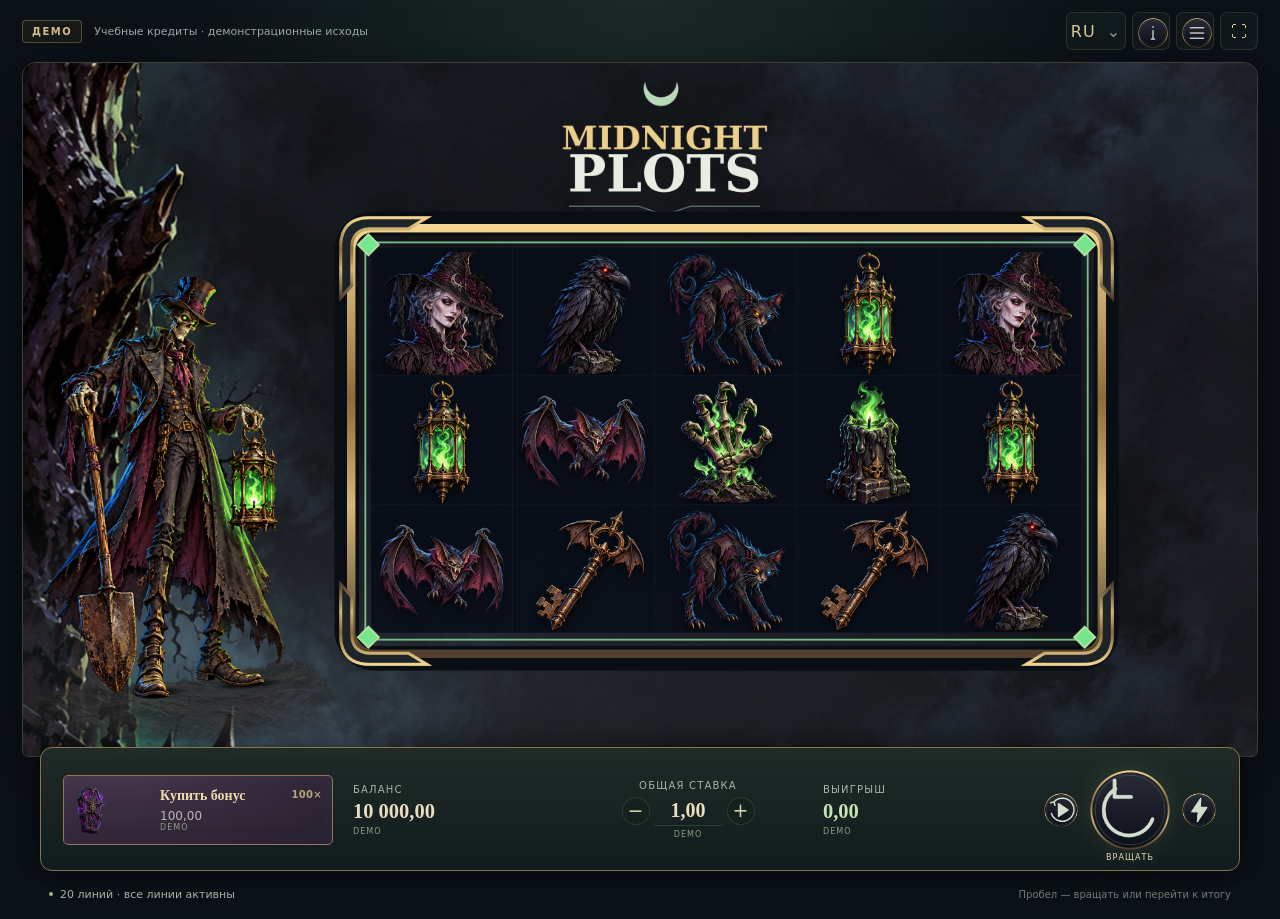
==== web/game/index.html @ 9a5e89c8 "Add localized game interface with demo session and browser verification" ====
<!doctype html>
<html lang="ru">
<head>
 <meta charset="utf-8"><meta name="viewport" content="width=device-width,initial-scale=1,viewport-fit=cover">
 <meta name="theme-color" content="#0c1216"><title>Midnight Plots — Полуночные могилы</title>
 <link rel="icon" href="../../assets/runtime/symbols/sym_W_hand.png"><link rel="stylesheet" href="./style.css">
</head>
<body class="game-page" data-state="loading">
<main class="game-shell">
 <nav class="topbar" aria-label="Midnight Plots">
  <div class="mode-label"><span class="demo-badge" data-i18n="demo">ДЕМО</span><span class="mode-caption" data-i18n="demoNote">Учебные кредиты · демонстрационные исходы</span></div>
  <div class="utilities">
   <button class="language-button" id="language-button" type="button" aria-label="Language">RU <span>⌄</span></button>
   <button class="utility-button" id="rules-button" type="button" disabled data-label="rules"><img src="../../assets/runtime/ui/icon_info.png" alt=""></button>
   <button class="utility-button" id="settings-button" type="button" data-label="settings"><img src="../../assets/runtime/ui/icon_menu.png" alt=""></button>
   <button class="utility-button fullscreen-button" id="fullscreen-button" type="button" data-label="fullscreen"><span aria-hidden="true">⛶</span></button>
  </div>
 </nav>
 <section class="stage game-stage" data-label="scene">
  <picture class="background"><source media="(orientation:portrait)" srcset="../../assets/runtime/backgrounds/bg_base_portrait.jpg"><img id="background" src="../../assets/runtime/backgrounds/bg_base_landscape.jpg" alt=""></picture>
  <div class="fog" aria-hidden="true"></div><img class="sky-bat" src="../../assets/runtime/symbols/sym_H2_bat.png" alt="" aria-hidden="true">
  <img class="logo" src="../../assets/runtime/ui/logo_midnight_plots.png" alt="Midnight Plots">
  <div class="mortimer-actor" data-pose="idle"><img class="mortimer-ground" src="../../assets/runtime/environment/ground_mortimer.png" alt="" aria-hidden="true"><span class="mortimer-contact" aria-hidden="true"></span><img class="mortimer" src="../../assets/runtime/characters/mortimer_idle.png" alt="Мортимер"></div>
  <div class="feature-counter" id="feature-counter" hidden><span data-i18n="freeSpins">Бесплатные вращения</span><strong id="feature-count">0 / 10</strong></div>
  <div class="reels-shell"><div class="reels" id="reels"></div><svg id="lines" viewBox="0 0 500 300" preserveAspectRatio="none" aria-hidden="true"></svg><img class="frame" src="../../assets/runtime/ui/reel_frame.png" alt=""></div>
  <div class="overlay" id="overlay" hidden><div class="overlay-inner"><img id="overlay-art" alt="" hidden><strong id="overlay-label"></strong><div id="overlay-value"></div><small data-i18n="skipHint">Нажмите, чтобы пропустить эффект</small></div></div>
 </section>
 <section class="game-panel" aria-label="Midnight Plots">
  <button class="bonus-button" id="buy-button" type="button" disabled><img src="../../assets/runtime/symbols/sym_S_coffin.png" alt=""><span><strong data-i18n="buyBonus">Купить бонус</strong><small><span id="bonus-cost">100,00</span> <span class="unit">DEMO</span></small></span><b>100×</b></button>
  <div class="meter balance-meter"><span data-i18n="balance">Баланс</span><strong id="balance-output">—</strong><small class="unit">DEMO</small></div>
  <div class="bet-control"><label for="bet-select" data-i18n="bet">Общая ставка</label><div class="bet-stepper"><button id="bet-minus" type="button" disabled data-label="decreaseBet">−</button><select id="bet-select" disabled data-label="chooseBet"><option>1,00</option></select><button id="bet-plus" type="button" disabled data-label="increaseBet">+</button></div><small class="unit">DEMO</small></div>
  <div class="meter win-meter"><span data-i18n="win">Выигрыш</span><strong id="win-output">0,00</strong><small class="unit">DEMO</small></div>
  <div class="spin-controls"><button class="auto-button" id="auto-button" type="button" disabled data-label="autoplay"><img src="../../assets/runtime/ui/icon_autoplay.png" alt=""><span id="auto-count" hidden></span></button><button class="spin-button" id="spin-button" type="button" disabled><img src="../../assets/runtime/ui/icon_spin.png" alt=""><span data-i18n="spin">Вращать</span></button><button class="turbo-button" id="turbo-button" type="button" aria-pressed="false" data-label="turbo"><img src="../../assets/runtime/ui/icon_turbo.png" alt=""></button></div>
 </section>
 <div class="status-row"><span class="status-dot" aria-hidden="true"></span><p id="game-status" role="status" aria-live="polite" data-i18n="loading">Подготовка игры…</p><span class="keyboard-hint" data-i18n="spaceHint">Пробел — вращать или перейти к итогу</span></div>
 <section class="error-panel" id="error-panel" hidden><div><strong data-i18n="errorTitle">Не удалось продолжить</strong><p id="error-message"></p></div><button id="retry-button" type="button" data-i18n="retry">Повторить</button></section>
</main>
<dialog id="settings-dialog" aria-labelledby="settings-title" class="game-dialog">
 <div class="dialog-top"><h1 id="settings-title" data-i18n="settings">Настройки</h1><button class="close-button" data-close type="button" data-label="close">×</button></div>
 <label class="setting-row"><span data-i18n="language">Язык</span><select id="language-select"><option value="ru">Русский</option><option value="en">English</option></select></label>
 <label class="setting-row"><span><strong data-i18n="turbo">Турбо ×3</strong><small data-i18n="turboHelp">Ускоряет анимации, не меняя результат раунда.</small></span><input type="checkbox" id="turbo-setting"></label>
 <label class="setting-row"><span><strong data-i18n="reducedMotion">Меньше движения</strong><small data-i18n="motionHelp">Убирает вращение, вспышки и длинные эффекты.</small></span><input type="checkbox" id="motion-setting"></label>
 <p class="demo-explanation" data-i18n="demoDetails"></p>
</dialog>
<dialog id="buy-dialog" aria-labelledby="buy-title" class="game-dialog buy-dialog">
 <div class="dialog-top"><h1 id="buy-title" data-i18n="bonusName">Разрытые могилы</h1><button class="close-button" data-close type="button" data-label="close">×</button></div>
 <img class="bonus-coffin" src="../../assets/runtime/symbols/sym_S_coffin.png" alt="">
 <p data-i18n="bonusDescription"></p><div class="purchase-quote"><span data-i18n="bonusCost">Стоимость</span><strong id="purchase-cost">100,00</strong><small class="unit">DEMO · 100×</small></div><p class="purchase-warning" data-i18n="buyWarning"></p>
 <div class="dialog-actions"><button data-close type="button" data-i18n="cancel" autofocus>Отмена</button><button id="confirm-buy" type="button" class="primary-button">Купить</button></div>
</dialog>
<dialog id="auto-dialog" aria-labelledby="auto-title" class="game-dialog">
 <div class="dialog-top"><h1 id="auto-title" data-i18n="autoplayTitle">Автоматические вращения</h1><button class="close-button" data-close type="button" data-label="close">×</button></div>
 <label class="setting-row"><span data-i18n="autoplayCount">Количество вращений</span><select id="auto-quantity"><option>10</option><option>25</option><option>50</option></select></label>
 <label class="setting-row"><span data-i18n="autoplayStopBonus">Остановиться при бонусе</span><input id="auto-stop-bonus" type="checkbox" checked></label><p class="demo-explanation" data-i18n="autoplayInfo"></p>
 <div class="dialog-actions"><button data-close type="button" data-i18n="cancel">Отмена</button><button class="primary-button" id="start-auto" type="button" data-i18n="startAutoplay">Начать</button></div>
</dialog>
<dialog id="rules-dialog" aria-labelledby="rules-title" class="game-dialog rules-dialog">
 <div class="dialog-top"><h1 id="rules-title" data-i18n="rules">Правила</h1><button class="close-button" data-close type="button" data-label="close">×</button></div>
 <div class="rules-tabs" role="tablist" data-label="rules"><button role="tab" id="tab-rules" aria-controls="panel-rules" aria-selected="true" data-tab="rules" data-i18n="rules">Правила</button><button role="tab" id="tab-paytable" aria-controls="panel-paytable" aria-selected="false" tabindex="-1" data-tab="paytable" data-i18n="paytable">Выплаты</button><button role="tab" id="tab-lines" aria-controls="panel-lines" aria-selected="false" tabindex="-1" data-tab="lines" data-i18n="lines">Линии</button></div>
 <section role="tabpanel" id="panel-rules" aria-labelledby="tab-rules" tabindex="0"><h2 data-i18n="baseGame">Базовая игра</h2><p data-i18n="rulesIntro"></p><p data-i18n="wildRule"></p><h2 data-i18n="freeSpins">Бесплатные вращения</h2><p data-i18n="scatterRule"></p><p data-i18n="graveRule"></p><p class="rule-example" data-i18n="graveExample"></p><p data-i18n="capRule"></p><p data-i18n="bonusRules"></p><p id="rtp-note"></p><p class="demo-explanation" data-i18n="demoDetails"></p></section>
 <section role="tabpanel" id="panel-paytable" aria-labelledby="tab-paytable" tabindex="0" hidden><p data-i18n="paytableHint"></p><div id="paytable-list" class="paytable-list"></div></section>
 <section role="tabpanel" id="panel-lines" aria-labelledby="tab-lines" tabindex="0" hidden><p data-i18n="lineHint"></p><div id="line-preview" role="img"></div><div id="line-list" class="line-list"></div></section>
</dialog>
<script type="module" src="./app.mjs"></script>
</body></html>
---- web/game/style.css ----
@import url('../animation-lab/style.css');

.game-page{--gold:#d8c28b;--muted:#9eaea5;--green:#bcdfab;background:radial-gradient(ellipse at 50% 0,#1b2926 0,#0b1117 55%);min-height:100svh;font-family:system-ui,sans-serif}
.game-page [hidden]{display:none!important}.game-shell{max-width:1500px;margin:auto;padding:0 22px 14px}.game-page button,.game-page select{font:inherit}.game-page button{touch-action:manipulation}.game-page button:focus-visible,.game-page select:focus-visible,.game-page input:focus-visible{outline:2px solid #dfcf91;outline-offset:4px}.game-page button:disabled{opacity:.36}
.topbar{height:62px;display:flex;align-items:center;justify-content:space-between;gap:16px}.mode-label{display:flex;align-items:center;gap:12px}.demo-badge{font-size:10px;font-weight:800;letter-spacing:.15em;color:var(--gold);border:1px solid #81734c99;background:#2b291f66;padding:5px 9px;border-radius:4px}.mode-caption{font-size:11px;color:var(--muted)}.utilities{display:flex;align-items:center;gap:6px}.utility-button,.language-button{height:38px;border:1px solid #7a795a44;background:#15201fa6;border-radius:7px;padding:4px;color:#dece9e}.utility-button{width:38px;display:grid;place-items:center}.utility-button img{height:32px;width:32px}.fullscreen-button{font-size:27px;line-height:1}.language-button{min-width:57px;font-weight:700;font-size:12px;letter-spacing:.06em}.language-button span{color:#9aab9e;margin-left:5px}
.game-stage{border-radius:14px 14px 6px 6px;box-shadow:0 16px 65px #0007}.game-stage .logo{top:-1%;height:29%}.game-stage .feature-counter{position:absolute;top:15.8%;left:42%;width:30%;z-index:2;text-align:center;color:var(--green);text-transform:uppercase;font-size:11px;letter-spacing:.12em;text-shadow:0 2px 8px #000}.feature-counter strong{display:block;font:700 24px Georgia,serif;color:#ecddad;margin-top:2px}.game-stage .overlay{background:#060b14a8;backdrop-filter:blur(2px)}.game-stage .overlay-inner{width:min(70%,650px);min-height:235px;border:1px solid #b5a26b;border-radius:18px;background:radial-gradient(ellipse at top,#263d2e,#0c1420 75%);box-shadow:0 0 0 6px #111720cc,0 0 0 7px #85774688,0 20px 80px #000a,0 0 70px #a0d48922;padding:40px 24px 56px;gap:20px}.game-stage .overlay-inner:before,.game-stage .overlay-inner:after{content:'◆';position:absolute;top:14px;color:#91b78c;font-size:10px}.game-stage .overlay-inner:before{left:17px}.game-stage .overlay-inner:after{right:17px}.game-stage .overlay-inner #overlay-label{position:static;width:auto;font:700 clamp(20px,3vw,42px) Georgia,serif;color:#ead5a0;line-height:1.1;text-shadow:0 2px 8px #000}.game-stage .overlay-inner #overlay-value{position:static;font-size:clamp(24px,4vw,58px);color:#c9e6b8;overflow-wrap:anywhere}.game-stage .overlay small{font-size:11px;bottom:17px;left:12px;right:12px}
.game-panel{position:relative;z-index:4;display:grid;grid-template-columns:minmax(180px,1.35fr) minmax(110px,1fr) minmax(150px,1.15fr) minmax(100px,1fr) auto;align-items:center;gap:20px;margin:-10px 18px 0;padding:18px 22px 16px;background:linear-gradient(180deg,#202b28fa,#101b1dfc);border:1px solid #84774e;border-radius:12px;box-shadow:0 -8px 24px #0004,0 8px 20px #0006;min-height:112px}.bonus-button{height:70px;display:flex;align-items:center;justify-content:space-between;gap:7px;padding:5px 10px 5px 2px;border:1px solid #947653;background:radial-gradient(ellipse at 20% 0,#46354b,#241e2c);color:#efdbab;box-shadow:inset 0 0 18px #b889b914}.bonus-button img{width:48px;height:60px;object-fit:contain}.bonus-button span{display:flex;flex-direction:column;gap:5px;text-align:left}.bonus-button strong{font:700 14px Georgia,serif}.bonus-button small{font-size:12px;color:#bfb5b3}.bonus-button b{align-self:flex-start;margin-top:8px;font-size:10px;letter-spacing:.03em;color:#b7a47d}.game-page .bonus-button:hover:enabled{background:radial-gradient(ellipse at 20% 0,#59445c,#302535)}.meter{display:flex;flex-direction:column;gap:4px;min-width:0}.meter>span,.bet-control>label{font-size:10px;text-transform:uppercase;letter-spacing:.12em;color:#a9b5a8}.meter strong{font:700 clamp(17px,1.6vw,26px) Georgia,serif;color:#e8dfc1;font-variant-numeric:tabular-nums;overflow-wrap:anywhere;line-height:1.2}.win-meter strong{color:#c8e6b4}.unit{font-size:8px!important;letter-spacing:.13em;color:#8f9b87;line-height:1.2}.bet-control{display:flex;flex-direction:column;align-items:center;gap:4px}.bet-stepper{display:flex;align-items:center;justify-content:center;gap:3px;width:100%}.bet-stepper button{border:1px solid #53644966;border-radius:50%;width:28px;height:28px;min-width:28px;padding:0;background:#14211c;font-size:19px;line-height:1;color:#d8d3af}.bet-stepper select{min-width:0;max-width:100px;appearance:none;border:0;border-bottom:1px solid #b4b58f33;background:transparent;color:#eadfbc;padding:4px 8px;font:700 20px Georgia,serif;text-align:center;cursor:pointer;font-variant-numeric:tabular-nums}.game-page select option{background:#15221e;color:#e3e5d5}.spin-controls{display:flex;align-items:center;gap:7px}.spin-button{border:0;position:relative;background:transparent!important;width:88px;height:88px;padding:0;border-radius:50%;display:flex;align-items:center;justify-content:center;flex-direction:column;filter:drop-shadow(0 0 13px #b5c77e22)}.spin-button img{width:86px;height:86px;transition:transform .15s}.spin-button>span{position:absolute;bottom:-8px;white-space:nowrap;color:#dfd9b6;font-size:8px;text-transform:uppercase;letter-spacing:.14em}.spin-button:hover:enabled img{transform:rotate(12deg)}.game-page[data-state=playing] .spin-button img{filter:sepia(.4) saturate(.8);opacity:.7}.game-page[data-state=playing] .spin-button:after{content:'»';position:absolute;left:0;right:0;top:13px;text-align:center;font-size:42px;color:#f4e6ba;text-shadow:0 2px 10px #000}.auto-button,.turbo-button{padding:0;width:36px;height:36px;background:transparent;border:0;border-radius:50%;position:relative}.auto-button img,.turbo-button img{width:100%;height:100%}.turbo-button[aria-pressed=true],.auto-button[aria-pressed=true]{box-shadow:0 0 0 2px #c1dba2,0 0 14px #abd98a44}.auto-button #auto-count{position:absolute;top:-9px;right:-3px;min-width:18px;min-height:18px;display:grid;place-items:center;border-radius:20px;background:#e3d39d;color:#15221c;font-size:10px;font-weight:bold;padding:0 3px}
.status-row{display:flex;align-items:center;gap:7px;margin:12px 27px 0;min-height:22px;color:#aab6aa}.status-dot{height:4px;width:4px;border-radius:50%;background:#9bbe7e;flex-shrink:0}.status-row p{font-size:11px;margin:0;line-height:1.4}.keyboard-hint{margin-left:auto;font-size:10px;color:#6f8176}.error-panel{margin:14px 18px 0;border:1px solid #aa8067;border-radius:10px;background:#2c231f;display:flex;align-items:center;justify-content:space-between;gap:16px;padding:16px 20px}.error-panel strong{font:700 17px Georgia,serif;color:#f0d3ae}.error-panel p{font-size:12px;color:#dcc6b5;margin:6px 0 0}.error-panel button{white-space:nowrap;background:#40382c;border-color:#8b795a}
.game-dialog{width:min(92vw,520px);max-height:85svh;border:1px solid #8b805a;border-radius:16px;padding:24px;background:radial-gradient(ellipse at 0 0,#26372c,#111c22 70%);color:#e2e5d7;box-shadow:0 0 0 5px #0d151a99,0 35px 100px #000b;overscroll-behavior:contain}.game-dialog::backdrop{background:#050b12c9;backdrop-filter:blur(5px)}.dialog-top{display:flex;justify-content:space-between;align-items:center;gap:20px;margin-bottom:16px}.dialog-top h1{font:700 27px Georgia,serif;color:#ead8ac;margin:0;line-height:1.2}.close-button{border:1px solid #6b785455;border-radius:50%;height:33px;width:33px;min-width:33px;padding:0;background:#15221e;color:#d5c8a2;font-size:24px}.setting-row{display:flex;align-items:center;justify-content:space-between;gap:24px;min-height:70px;border-bottom:1px solid #b7b88d1c;padding:12px 0}.setting-row>span{font-size:14px}.setting-row strong{display:block;font-weight:500}.setting-row small{display:block;font-size:11px;line-height:1.5;color:#a6b2a4;max-width:290px;margin-top:5px}.setting-row select{max-width:140px;padding:7px 12px;background:#16251f;border-color:#6f7c56;color:#e3dec4;border-radius:5px}.setting-row input[type=checkbox]{appearance:none;width:40px;height:23px;min-width:40px;border:1px solid #6d7958;border-radius:20px;background:#0c1718;position:relative;cursor:pointer}.setting-row input[type=checkbox]:before{content:'';position:absolute;width:15px;height:15px;top:3px;left:3px;border-radius:50%;background:#a6af9b;transition:transform .15s}.setting-row input[type=checkbox]:checked{background:#344d31}.setting-row input[type=checkbox]:checked:before{transform:translateX(17px);background:#d8e5ae}.demo-explanation{font-size:11px;color:#9eafa5;line-height:1.7;border-top:1px solid #84937433;padding-top:15px;margin-top:20px}.dialog-actions{display:flex;justify-content:flex-end;flex-wrap:wrap;gap:10px;margin-top:23px}.dialog-actions button{font-size:13px;padding:11px 18px;border-radius:7px;border-color:#617154;background:#192820}.dialog-actions .primary-button{background:linear-gradient(#82995e,#4a663b);color:#f4efd8;border-color:#c0c590;font-weight:700}.buy-dialog{text-align:center}.buy-dialog .dialog-top{text-align:left}.bonus-coffin{width:100px;height:125px;object-fit:contain;margin:-8px auto 0;filter:drop-shadow(0 0 20px #a879cb44)}.buy-dialog>p{font-size:13px;color:#bbc7b4;line-height:1.7;max-width:390px;margin:8px auto 16px}.purchase-quote{display:flex;flex-direction:column;align-items:center;gap:7px;padding:18px;border-top:1px solid #a69a6733;border-bottom:1px solid #a69a6733}.purchase-quote>span{font-size:10px;letter-spacing:.12em;text-transform:uppercase;color:#acb5a2}.purchase-quote strong{font:700 37px Georgia,serif;color:#ead5a2;overflow-wrap:anywhere}.buy-dialog .purchase-warning{font-size:11px;color:#abb7a5}.buy-dialog .dialog-actions{justify-content:center}
.rules-dialog{width:min(94vw,780px)}.rules-tabs{display:flex;gap:8px;border-bottom:1px solid #84947744;margin-bottom:19px;padding-bottom:10px;position:sticky;top:-24px;background:#152226;z-index:2}.rules-tabs button{flex:1;border:0;border-bottom:2px solid transparent;background:transparent;color:#abb7a7;font-size:13px;border-radius:0;padding:10px 7px}.rules-tabs button[aria-selected=true]{color:#ead6a4;border-color:#c9c78e}.rules-dialog h2{font:700 20px Georgia,serif;color:#d6dbad;margin:20px 0 12px}.rules-dialog p{font-size:13px;line-height:1.8;color:#bdcbbd}.rules-dialog .rule-example{border-left:2px solid #a1b67c;background:#afc7840b;padding:12px 16px;color:#d9dfc1}.paytable-list{display:grid;grid-template-columns:repeat(2,minmax(0,1fr));gap:12px}.pay-card{border:1px solid #74876544;border-radius:9px;background:#09141a6b;padding:12px;display:grid;grid-template-columns:70px 1fr;gap:10px;align-items:center}.pay-card img{height:80px;width:70px;object-fit:contain}.pay-card h3{font:700 14px Georgia,serif;color:#d5d6b6;margin:0 0 9px}.pay-values{display:flex;gap:12px;flex-wrap:wrap;font-size:12px;font-variant-numeric:tabular-nums}.pay-values span{display:flex;flex-direction:column;gap:3px}.pay-values small{color:#899b8c;font-size:10px}.scatter-card{grid-column:1/-1}.line-list{display:grid;grid-template-columns:repeat(5,minmax(0,1fr));gap:8px}.line-button{border:1px solid #6b805955;background:#101e20;border-radius:8px;padding:8px 4px;color:#b9c4ad}.line-button[aria-pressed=true]{border-color:#c7ce88;background:#2a392a}.line-button svg{display:block;width:100%;height:auto}.line-button span{font-size:9px}.line-svg{width:100%;max-width:360px;display:block;margin:10px auto 18px}.line-svg .dot{fill:#46594a}.line-svg polyline{stroke:#d7d8a0;stroke-width:2.5;fill:none;stroke-linejoin:round;stroke-linecap:round}.line-button svg .dot{fill:#405440}.line-button svg polyline{stroke:#afc397}
@media(orientation:portrait){.game-shell{max-width:650px;padding:0 10px 14px}.topbar{height:55px;gap:6px}.mode-caption{display:none}.utilities{gap:4px}.game-stage{aspect-ratio:9/14}.game-stage .logo{top:0;height:28%}.game-stage .reels-shell{top:29%}.game-stage .mortimer-actor{left:5%;bottom:9%;width:24%}.game-stage .feature-counter{top:24.5%;left:20%;width:60%;font-size:9px}.feature-counter strong{font-size:18px;margin-top:0}.game-panel{grid-template-columns:minmax(0,1fr) minmax(0,1fr) minmax(0,1fr);gap:12px 8px;margin:-8px 4px 0;padding:12px 12px 14px;min-height:160px}.balance-meter{grid-column:1;grid-row:1}.bet-control{grid-column:2;grid-row:1}.win-meter{grid-column:3;grid-row:1;text-align:right}.meter>span,.bet-control>label{font-size:8px;letter-spacing:.08em}.meter strong{font-size:18px}.meter .unit{font-size:7px!important}.bet-stepper{gap:0}.bet-stepper select{font-size:18px;padding:3px 2px;max-width:67px}.bet-stepper button{width:23px;height:23px;min-width:23px;font-size:17px}.bonus-button{grid-column:1;grid-row:2;height:58px;padding:2px 6px 2px 0;gap:0}.bonus-button img{width:30px;height:45px}.bonus-button strong{font-size:11px}.bonus-button small{font-size:9px}.bonus-button b{display:none}.bonus-button .unit{display:none}.spin-controls{grid-column:2/4;grid-row:2;justify-self:end;gap:11px}.spin-button{width:66px;height:66px}.spin-button img{width:66px;height:66px}.spin-button>span{bottom:-7px;font-size:7px}.auto-button,.turbo-button{width:31px;height:31px}.game-page[data-state=playing] .spin-button:after{font-size:33px;top:9px}.status-row{margin:10px 12px 0}.status-row p{font-size:10px}.keyboard-hint{display:none}.error-panel{margin:10px 4px;padding:12px;align-items:flex-start}.error-panel button{padding:9px;font-size:12px}.game-stage .overlay-inner{width:85%;min-height:180px;padding:28px 12px 45px}.game-stage .overlay-inner #overlay-label{font-size:24px}.game-stage .overlay-inner #overlay-value{font-size:27px}.game-stage .overlay small{font-size:9px}.game-dialog{padding:20px}.dialog-top h1{font-size:24px}.rules-tabs{top:-20px}.paytable-list{grid-template-columns:1fr}.line-list{grid-template-columns:repeat(4,minmax(0,1fr))}}
@media(orientation:landscape) and (max-width:1000px){.game-shell{padding:0 10px 12px}.topbar{height:44px}.utility-button,.language-button{height:32px}.utility-button{width:32px}.utility-button img{width:28px;height:28px}.mode-caption{font-size:9px}.game-panel{grid-template-columns:1.2fr 1fr 1.2fr 1fr auto;gap:10px;padding:10px 12px;margin:-6px 8px 0;min-height:91px}.bonus-button{height:55px;padding-right:5px}.bonus-button img{width:32px;height:48px}.bonus-button strong{font-size:11px}.bonus-button small{font-size:9px}.bonus-button b{display:none}.meter strong{font-size:17px}.meter>span,.bet-control>label{font-size:8px}.spin-button,.spin-button img{height:66px;width:66px}.auto-button,.turbo-button{width:29px;height:29px}.spin-controls{gap:5px}.bet-stepper select{font-size:18px;max-width:72px;padding:4px}.bet-stepper button{width:24px;height:24px;min-width:24px}.game-page[data-state=playing] .spin-button:after{top:9px;font-size:33px}.status-row{margin:10px 17px}.keyboard-hint{display:none}}
@media(orientation:portrait){.game-stage .mortimer-actor{bottom:4%;width:27%}}
@media(max-width:360px){.game-shell{padding-left:6px;padding-right:6px}.game-panel{padding-left:8px;padding-right:8px;column-gap:5px}.meter strong{font-size:16px}.bet-stepper select{font-size:16px;max-width:58px}.bet-stepper button{width:20px;height:20px;min-width:20px}.bonus-button strong{font-size:10px}.bonus-button img{width:25px}.spin-controls{gap:8px}.game-dialog{width:94vw;padding:17px}}
@media(prefers-reduced-motion:reduce){.game-page *{scroll-behavior:auto!important}.spin-button img,.setting-row input:before{transition:none}}
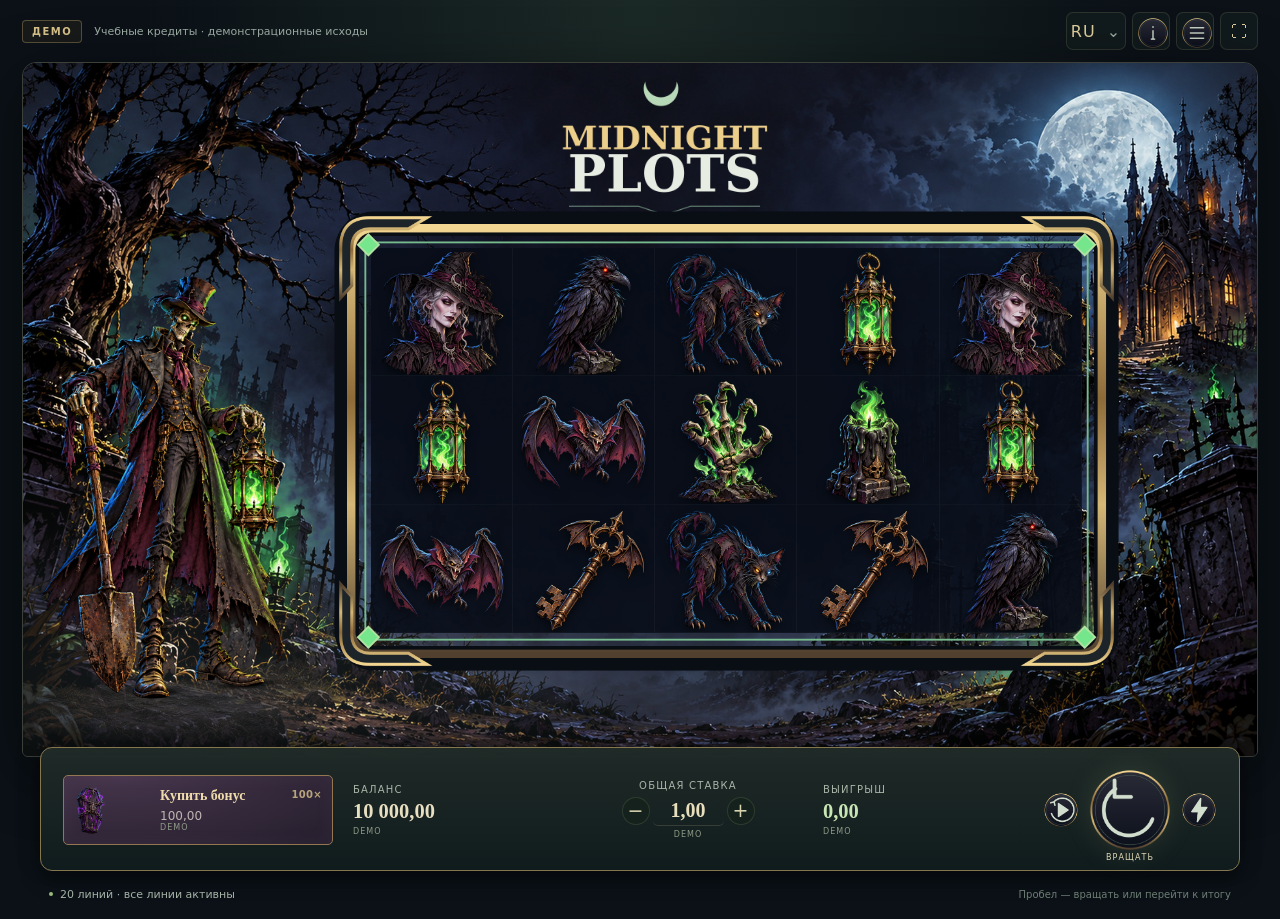
==== commit 12c9e815: "Polish reel stops and sequential payline win presentation" ====
--- a/web/game/index.html
+++ b/web/game/index.html
@@ -3,7 +3,7 @@
 <head>
  <meta charset="utf-8"><meta name="viewport" content="width=device-width,initial-scale=1,viewport-fit=cover">
  <meta name="theme-color" content="#0c1216"><title>Midnight Plots — Полуночные могилы</title>
- <link rel="icon" href="../../assets/runtime/symbols/sym_W_hand.png"><link rel="stylesheet" href="./style.css">
+ <link rel="icon" href="../../assets/runtime/symbols/sym_W_hand.png"><link rel="stylesheet" href="./style.css"><link rel="stylesheet" href="../shared/reel-motion.css">
 </head>
 <body class="game-page" data-state="loading">
 <main class="game-shell">
--- a/web/shared/reel-motion.css
+++ b/web/shared/reel-motion.css
@@ -0,0 +1,17 @@
+/* The loop repeats five padded symbols; the landing strip uses the real stop. */
+.reel>.blur-strip{inset:auto;left:0;right:0;top:0;height:500%;grid-template-rows:repeat(15,minmax(0,1fr))}
+.reel.spinning>.cell>.symbol{visibility:hidden}
+.landing-strip{position:absolute;left:0;right:0;top:-33.333333%;height:166.666667%;display:grid;grid-template-rows:repeat(5,minmax(0,1fr));z-index:3;pointer-events:none;background:#0a1220;will-change:transform}
+.landing-strip img{width:94%;height:94%;min-height:0;object-fit:contain;justify-self:center;align-self:center;filter:drop-shadow(0 4px 5px #0008)}
+.stage.presenting-wins .cell:not(.win)>.symbol{opacity:.36;filter:saturate(.55)}
+.stage.presenting-wins .cell.win{background:#9fc97815;box-shadow:inset 0 0 0 1px #c6e29d44,inset 0 0 20px #bddb8740}
+.stage #lines polyline{stroke:#e9d694;stroke-width:2.5;stroke-linecap:round;stroke-linejoin:round;filter:drop-shadow(0 0 4px #b5db8e)}
+.win-readout{position:absolute;left:5%;right:5%;top:100%;z-index:7;display:flex;align-items:center;justify-content:center;gap:14px;min-height:38px;padding:6px 12px;border:1px solid #87936355;border-radius:0 0 10px 10px;background:linear-gradient(180deg,#17241ef5,#0d181bf5);color:#ded9b6;box-shadow:0 5px 15px #0005;pointer-events:none}
+.win-readout[hidden]{display:none}
+.win-readout-label{font:500 clamp(10px,1vw,14px) system-ui,sans-serif}
+.win-readout-value{font:700 clamp(18px,1.8vw,26px) Georgia,serif;font-variant-numeric:tabular-nums;color:#d7edb4;white-space:nowrap}
+.win-readout-detail{font:500 10px system-ui,sans-serif;color:#95aa8f;white-space:nowrap}
+.stage:has(.hud) .win-readout{min-height:26px;padding:3px 9px;gap:10px}
+.stage:has(.hud) .win-readout-value{font-size:16px}
+@media(orientation:portrait){.win-readout{gap:9px;min-height:32px;padding:5px 8px}.win-readout-label{font-size:10px}.win-readout-value{font-size:18px}.win-readout-detail{font-size:9px}}
+@media(max-width:360px){.win-readout{gap:6px;padding-left:5px;padding-right:5px}.win-readout-label,.win-readout-detail{font-size:8px}.win-readout-value{font-size:16px}}
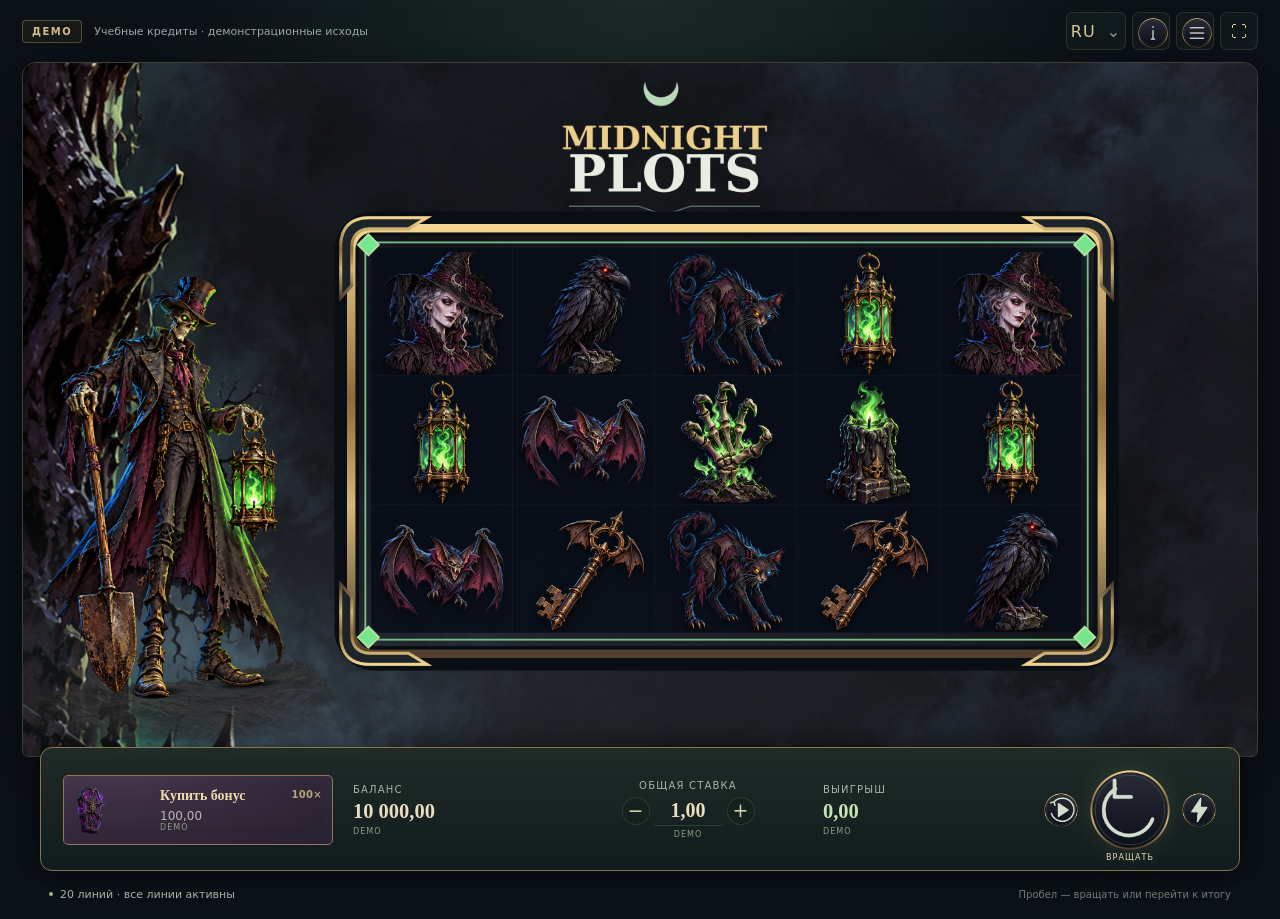
==== commit 3451431d: "Bring bonus graves, win explanations and Mortimer reactions to life" ====
--- a/web/game/index.html
+++ b/web/game/index.html
@@ -3,7 +3,7 @@
 <head>
  <meta charset="utf-8"><meta name="viewport" content="width=device-width,initial-scale=1,viewport-fit=cover">
  <meta name="theme-color" content="#0c1216"><title>Midnight Plots — Полуночные могилы</title>
- <link rel="icon" href="../../assets/runtime/symbols/sym_W_hand.png"><link rel="stylesheet" href="./style.css"><link rel="stylesheet" href="../shared/reel-motion.css">
+ <link rel="icon" href="../../assets/runtime/symbols/sym_W_hand.png"><link rel="stylesheet" href="./style.css"><link rel="stylesheet" href="../shared/reel-motion.css"><link rel="stylesheet" href="../shared/bonus-presentation.css">
 </head>
 <body class="game-page" data-state="loading">
 <main class="game-shell">
--- a/web/shared/bonus-presentation.css
+++ b/web/shared/bonus-presentation.css
@@ -0,0 +1,37 @@
+.scene-transition{z-index:-2!important;pointer-events:none}
+.bonus-overlay-kicker[hidden],.bonus-overlay-emblem[hidden],.bonus-overlay-detail[hidden],.grave-cap-note[hidden]{display:none}
+.mortimer-actor .mortimer-echo{position:absolute;inset:0;width:100%;height:100%;object-fit:contain;object-position:center bottom;z-index:3;pointer-events:none;transform-origin:50% 100%}
+.mortimer-actor:after{content:'';position:absolute;left:5%;top:10%;width:70%;height:55%;background:radial-gradient(ellipse,#87b76d33,transparent 68%);opacity:0;z-index:3;pointer-events:none}
+.mortimer-actor[data-reaction=dig]:after,.mortimer-actor[data-reaction=retrigger]:after{opacity:.7}
+.mortimer-actor[data-reaction=win]:after,.mortimer-actor[data-reaction=result]:after{opacity:.7;background:radial-gradient(ellipse,#d1ad6133,transparent 68%)}
+.cell>.grave-bed{position:absolute;left:5%;right:5%;bottom:0;height:29%;z-index:-1;opacity:0;clip-path:polygon(0 42%,10% 17%,25% 24%,38% 0,58% 15%,71% 3%,91% 26%,100% 56%,91% 100%,8% 100%);background:radial-gradient(ellipse at 50% 28%,#8bc27a88,transparent 55%),linear-gradient(180deg,#243d2b,#11191a 50%,#080d12);border-top:2px solid #7da37388;transform-origin:50% 100%}
+.cell.dug>.grave-bed{opacity:1}.cell.dug:before{content:'';position:absolute;inset:4%;border:1px solid #789d6a66;border-radius:12% 12% 5% 5%;pointer-events:none;z-index:-1}
+.cell.dug>.grave-glow{background:radial-gradient(ellipse at 50% 90%,#6a9f5544,transparent 75%),#0a141733}
+.cell.dug>.symbol{width:90%;height:90%}
+.cell>.multiplier{left:50%;right:auto;bottom:2%;min-width:31px;text-align:center;translate:-50% 0;padding:1px 6px 2px;border:1px solid #8da96d99;border-radius:7px 7px 3px 3px;background:linear-gradient(#263827,#111d19);font-size:clamp(13px,1.7vw,26px);color:#d1e5b1;box-shadow:0 2px 6px #0009,0 0 10px #829d5b33;transform-origin:50% 100%}
+.cell[data-multiplier='5']>.multiplier{border-color:#b7bd7b;color:#e3e2ac}.cell[data-multiplier='10']>.multiplier{border-color:#d1b67b;color:#ffe3a0;background:linear-gradient(#493d27,#1f281c)}
+.cell[data-multiplier='10']:before{border-color:#c2a45c88}.grave-change{position:absolute;top:6%;left:3%;right:3%;padding:3px 1px;background:#12231de8;border:1px solid #97af7666;border-radius:5px;color:#e0e8b8;font:bold clamp(10px,1.15vw,18px) Georgia,serif;text-align:center;z-index:7;white-space:nowrap;pointer-events:none}
+.grave-toast{position:absolute;top:0;left:23%;right:23%;padding:4px 8px;z-index:7;text-align:center;background:#15231eee;border:1px solid #a8b17666;border-radius:7px;color:#dce5b8;font:500 clamp(9px,1vw,13px) system-ui,sans-serif;pointer-events:none}.grave-toast[hidden]{display:none}
+.presenting-grave-win .cell.dug:not(.grave-contributing)>.multiplier{opacity:.4}.presenting-grave-win .grave-contributing>.multiplier{border-color:#e7d494;box-shadow:0 0 0 1px #d9d69455,0 0 13px #a6c27655;color:#f4e7b5}.presenting-grave-win .grave-contributing>.grave-bed{filter:brightness(1.25)}
+.grave-formula{grid-column:1/-1;display:grid;justify-items:center;gap:1px;color:#c1cfb2}.grave-formula[hidden]{display:none}.win-readout:has(.grave-formula:not([hidden])){display:grid;grid-template-columns:auto auto auto;row-gap:0;padding-top:3px;padding-bottom:3px;min-height:0}.win-readout:has(.grave-formula:not([hidden]))>.win-readout-value{font-size:clamp(17px,1.65vw,24px)}
+.grave-calculation{display:flex;justify-content:center;align-items:baseline;flex-wrap:wrap;gap:1px 8px;max-width:100%}
+.grave-addends{display:flex;align-items:center;justify-content:center;gap:5px;flex-wrap:wrap;font:500 11px system-ui,sans-serif;line-height:1.2}.grave-formula-label{font-size:10px;color:#9eaf96;margin-right:3px}.grave-term{padding:0 5px;border:1px solid #8ca66b77;border-radius:4px;background:#273b2688;color:#d7e7b8;font:700 12px Georgia,serif}.grave-factor{color:#f0dc9e;font-size:13px}.grave-plus{color:#d9cba4}.grave-equation{font:500 11px system-ui,sans-serif;color:#d6dec6;font-variant-numeric:tabular-nums}.grave-cap-note{font:500 10px system-ui,sans-serif;color:#ddc18f}
+.stage .bonus-hud{position:absolute;top:12%;left:29%;width:59%;z-index:3;display:grid;grid-template-columns:1.1fr .9fr 1.15fr;gap:12px;align-items:center;padding:7px 14px;border:1px solid #81935f66;border-radius:9px;background:linear-gradient(100deg,#14241ee8,#142021d9);font-family:system-ui,sans-serif;text-align:center;box-shadow:0 3px 18px #0005;color:#d3dfbb;text-transform:none;letter-spacing:normal}
+.bonus-hud[hidden]{display:none!important}.bonus-hud-name{display:block;color:#dfd3a8;font:700 clamp(10px,1.2vw,16px) Georgia,serif}.grave-ladder{display:flex;justify-content:center;gap:4px;margin-top:4px}.grave-rank{border:1px solid #70826955;border-radius:4px;padding:1px 4px;color:#788773;font:700 clamp(8px,.9vw,12px) Georgia,serif}.grave-rank.attained{color:#bdd59b;border-color:#809b6277;background:#49603a33}.grave-rank.current{color:#efdfaa;border-color:#c3b175;background:#7d6b3433}.bonus-hud-label{display:block;color:#a3b197;font-size:clamp(8px,.8vw,11px)}.bonus-hud strong{position:static;display:block;margin:2px 0 0;font:700 clamp(15px,1.9vw,26px) Georgia,serif;color:#e0e9bd;letter-spacing:normal;text-shadow:none;line-height:1.05}.bonus-hud-amount{font-variant-numeric:tabular-nums;overflow-wrap:anywhere}
+.game-stage[data-bonus=active] .logo{height:19%;top:-1%}
+.game-stage .logo{transition:height .35s ease,opacity .35s ease}.reduced .game-stage .logo{transition:none}
+.stage:has(.hud) .bonus-hud{top:12.5%;left:28%;width:59%;padding:4px 10px}.stage:has(.hud)[data-bonus=active] .logo{height:20%;top:-1%}
+@media(orientation:landscape){.stage:has(.hud) .reels-shell{top:20%;width:60.5%;left:27%}}
+.stage .overlay[data-kind^=bonus] .overlay-inner{width:min(78%,650px);position:relative;display:grid;justify-items:center;gap:12px;min-height:260px;padding:28px 26px 45px;border:1px solid #a99c65;border-radius:18px;background:radial-gradient(ellipse at 50% 0,#293b2a,#0f1b20 75%);box-shadow:0 0 0 5px #101b1ed9,0 20px 60px #0009}
+.stage .overlay[data-kind^=bonus] #overlay-label{position:static;width:auto;font:700 clamp(22px,3vw,40px) Georgia,serif;color:#e6d3a2;line-height:1.1}.stage .overlay[data-kind^=bonus] #overlay-value{position:static;font:700 clamp(34px,5vw,70px) Georgia,serif;color:#d6e8b7;line-height:1.1}.bonus-overlay-kicker{font:700 11px system-ui,sans-serif;color:#aebd92;letter-spacing:.17em;text-transform:uppercase}.bonus-overlay-detail{max-width:440px;white-space:pre-line;font:400 clamp(11px,1.1vw,14px) system-ui,sans-serif;color:#adbdab;line-height:1.5}.bonus-overlay-emblem{width:72px!important;height:84px;object-fit:contain}.stage .overlay[data-kind=bonus-result] .bonus-overlay-emblem{width:45px!important;height:53px}.stage .overlay[data-kind^=bonus] small{position:absolute;bottom:13px;left:10px;right:10px;font-size:10px;color:#9caf9d}.stage .overlay[data-kind=bonus-retrigger] #overlay-value{color:#ead6a4}
+@media(orientation:portrait){
+ .stage[data-bonus=active] .win-readout{left:34%;right:5%;column-gap:7px}.stage[data-bonus=active] .win-readout-label{font-size:9px}.stage[data-bonus=active] .win-readout-value{font-size:17px}
+ .stage .bonus-hud{top:19.2%;left:5%;width:90%;padding:5px 7px;gap:6px;border-radius:7px}.bonus-hud-name{font-size:10px}.bonus-hud-label{font-size:8px}.bonus-hud strong{font-size:18px;margin-top:3px}.grave-ladder{gap:2px;margin-top:3px}.grave-rank{font-size:8px;padding:1px 3px}.game-stage[data-bonus=active] .logo{height:22%;top:-1%}
+ .stage:has(.hud) .bonus-hud{top:22%;left:5%;width:90%;padding:5px 7px}.stage:has(.hud)[data-bonus=active] .logo{height:25%}
+ .grave-toast{padding:2px 4px;font-size:8px;left:20%;right:20%}.grave-change{font-size:9px;padding:2px 0}.cell>.multiplier{min-width:25px;font-size:13px;padding:1px 4px}.grave-addends{gap:4px;font-size:10px}.grave-formula-label{font-size:8px}.grave-term{font-size:10px;padding:1px 3px}.grave-factor{font-size:11px}.grave-equation{font-size:10px}.grave-cap-note{font-size:9px}
+ .stage .overlay[data-kind^=bonus] .overlay-inner{width:87%;gap:10px;padding:22px 15px 38px;min-height:250px}.stage .overlay[data-kind^=bonus] #overlay-label{font-size:25px}.stage .overlay[data-kind^=bonus] #overlay-value{font-size:42px}.bonus-overlay-emblem{width:54px!important;height:63px}.bonus-overlay-detail{font-size:11px}.bonus-overlay-kicker{font-size:9px}.stage .overlay[data-kind^=bonus] small{font-size:9px}
+}
+@media(orientation:landscape) and (max-width:900px){.stage .bonus-hud{padding:3px 7px;gap:5px;top:12%;font-size:8px}.bonus-hud strong{font-size:16px}.bonus-hud-label{font-size:7px}.bonus-hud-name{font-size:10px}.grave-rank{font-size:8px;padding:0 2px}.grave-ladder{margin-top:1px}.win-readout:has(.grave-formula:not([hidden])){row-gap:0;gap:0 7px}.grave-addends{font-size:8px;gap:3px}.grave-formula-label{font-size:7px}.grave-term{font-size:8px;padding:0 2px}.grave-equation,.grave-cap-note{font-size:8px}.grave-factor{font-size:9px}.stage .overlay[data-kind^=bonus] .overlay-inner{gap:6px;padding:18px 18px 29px;min-height:210px}.stage .overlay[data-kind^=bonus] #overlay-label{font-size:22px}.stage .overlay[data-kind^=bonus] #overlay-value{font-size:35px}.bonus-overlay-emblem{width:36px!important;height:42px}.bonus-overlay-detail{font-size:10px}}
+@media(max-width:360px){.stage .bonus-hud{top:18%;padding:4px;gap:4px}.bonus-hud-name{font-size:9px}.bonus-hud strong{font-size:16px}.grave-formula-label{display:none}.grave-change{font-size:8px}.grave-addends{gap:3px}}
+@media(orientation:landscape) and (max-width:900px){.stage .win-readout:has(.grave-formula:not([hidden])){padding:1px 6px}.stage .win-readout:has(.grave-formula:not([hidden]))>.win-readout-value{font-size:16px}.stage:has(.hud) .reels-shell{width:58%;top:19%;left:28%}}
+@media(prefers-reduced-motion:reduce){.game-stage .logo{transition:none}}
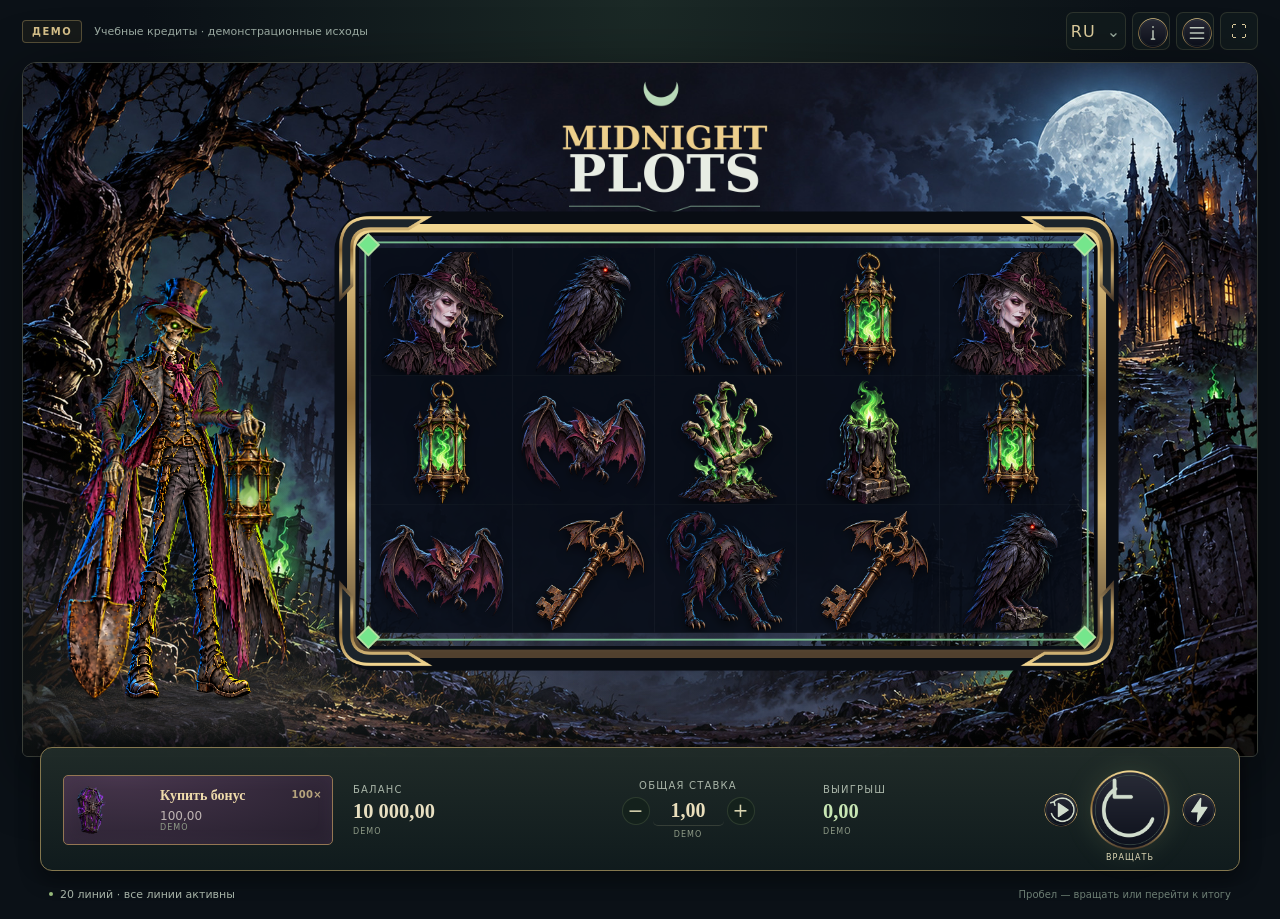
==== commit dac4112e: "Replace Mortimer pose swaps with grounded articulated 2D animation" ====
--- a/web/game/index.html
+++ b/web/game/index.html
@@ -3,7 +3,7 @@
 <head>
  <meta charset="utf-8"><meta name="viewport" content="width=device-width,initial-scale=1,viewport-fit=cover">
  <meta name="theme-color" content="#0c1216"><title>Midnight Plots — Полуночные могилы</title>
- <link rel="icon" href="../../assets/runtime/symbols/sym_W_hand.png"><link rel="stylesheet" href="./style.css"><link rel="stylesheet" href="../shared/reel-motion.css"><link rel="stylesheet" href="../shared/bonus-presentation.css">
+ <link rel="icon" href="../../assets/runtime/symbols/sym_W_hand.png"><link rel="stylesheet" href="./style.css"><link rel="stylesheet" href="../shared/reel-motion.css"><link rel="stylesheet" href="../shared/bonus-presentation.css"><link rel="stylesheet" href="../shared/mortimer-rig.css">
 </head>
 <body class="game-page" data-state="loading">
 <main class="game-shell">
@@ -20,7 +20,7 @@
   <picture class="background"><source media="(orientation:portrait)" srcset="../../assets/runtime/backgrounds/bg_base_portrait.jpg"><img id="background" src="../../assets/runtime/backgrounds/bg_base_landscape.jpg" alt=""></picture>
   <div class="fog" aria-hidden="true"></div><img class="sky-bat" src="../../assets/runtime/symbols/sym_H2_bat.png" alt="" aria-hidden="true">
   <img class="logo" src="../../assets/runtime/ui/logo_midnight_plots.png" alt="Midnight Plots">
-  <div class="mortimer-actor" data-pose="idle"><img class="mortimer-ground" src="../../assets/runtime/environment/ground_mortimer.png" alt="" aria-hidden="true"><span class="mortimer-contact" aria-hidden="true"></span><img class="mortimer" src="../../assets/runtime/characters/mortimer_idle.png" alt="Мортимер"></div>
+  <div class="mortimer-actor" data-pose="rig"><img class="mortimer-ground" src="../../assets/runtime/environment/ground_mortimer.png" alt="" aria-hidden="true"><span class="mortimer-contact" aria-hidden="true"></span><span class="mortimer" role="img" aria-label="Мортимер"></span></div>
   <div class="feature-counter" id="feature-counter" hidden><span data-i18n="freeSpins">Бесплатные вращения</span><strong id="feature-count">0 / 10</strong></div>
   <div class="reels-shell"><div class="reels" id="reels"></div><svg id="lines" viewBox="0 0 500 300" preserveAspectRatio="none" aria-hidden="true"></svg><img class="frame" src="../../assets/runtime/ui/reel_frame.png" alt=""></div>
   <div class="overlay" id="overlay" hidden><div class="overlay-inner"><img id="overlay-art" alt="" hidden><strong id="overlay-label"></strong><div id="overlay-value"></div><small data-i18n="skipHint">Нажмите, чтобы пропустить эффект</small></div></div>
--- a/web/shared/mortimer-rig.css
+++ b/web/shared/mortimer-rig.css
@@ -0,0 +1,3 @@
+.mortimer-actor.has-rig .mortimer-rig{position:relative;display:block;left:auto;bottom:auto;width:100%;height:100%;object-fit:contain;transform:none!important;animation:none!important;overflow:visible;filter:none}
+.mortimer-actor.has-rig:after{display:none}.mortimer-rig [data-part]{pointer-events:none}.mortimer-rig image{image-rendering:auto}
+.mortimer-actor.has-rig .mortimer-contact{display:none}
